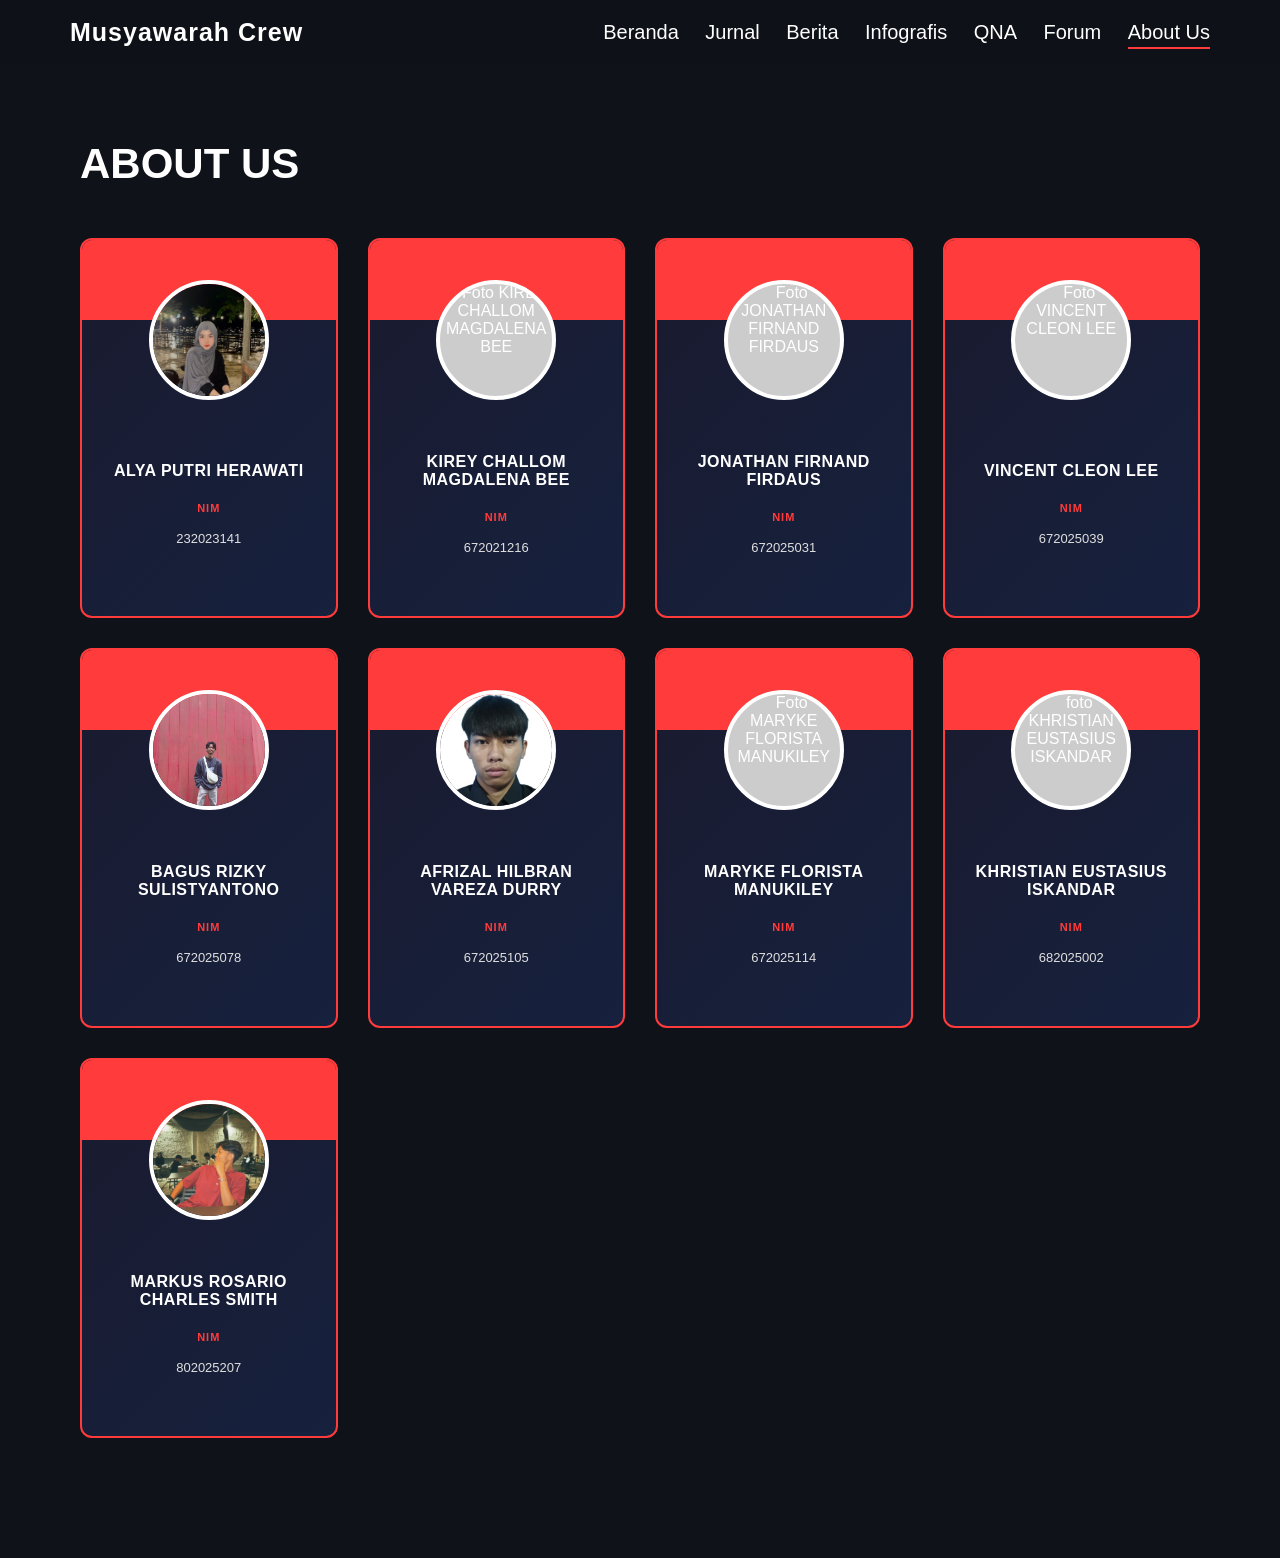
==== Anggota.html @ 6a0354df "(Update) Nambah foto anggota" ====
<!DOCTYPE html>
<html lang="id">
<head>
<meta charset="UTF-8">
<meta name="viewport" content="width=device-width, initial-scale=1.0">
<title>About Us</title>

<style>
*{
  margin:0;
  padding:0;
  box-sizing:border-box;
  font-family:"Segoe UI", Arial, sans-serif;
}

body{
  background:#0f1218;
  color:#fff;
  overflow-x:hidden;
}

header{
  position:fixed;
  width:100%;
  top:0;
  padding:18px 70px;
  display:flex;
  justify-content:space-between;
  align-items:center;
  background:rgba(15,18,24,0.85);
  transition:.4s;
  z-index:1000;
}

header.scrolled{
  background:#0f1218;
  box-shadow:0 4px 20px rgba(0,0,0,.4);
}

.logo{
  font-weight:700;
  font-size:25px;
  letter-spacing:1px;
}

nav a{
  margin-left:22px;
  color:#fff;
  text-decoration:none;
  font-size:20px;
  position:relative;
}

nav a::after{
  content:"";
  position:absolute;
  left:0;
  bottom:-6px;
  width:0;
  height:2px;
  background:#ff3b3b;
  transition:.3s;
}

nav a:hover::after,
nav a.active::after{
  width:100%;
}

section{
  padding:140px 80px 120px;
}

h1{
  font-size:42px;
  margin-bottom:50px;
  animation: slide 0.5s ease-out;
}

.grid{
  display:grid;
  grid-template-columns:repeat(auto-fit,minmax(220px,1fr));
  gap:30px;
}

.card{
  background: linear-gradient(135deg, #1a1a2e 0%, #16213e 100%);
  color:#fff;
  padding:25px;
  text-align:center;
  transition:.4s;
  border-radius:12px;
  border:2px solid #ff3b3b;
  overflow:hidden;
  position:relative;
  min-height:380px;
  display:flex;
  flex-direction:column;
  align-items:center;
  justify-content:space-between;
  animation: FadeinCard 1s ease-out 0.8s backwards;

}
.card:nth-child(1){ animation-delay: .2s; }
.card:nth-child(2){ animation-delay: .4s; }
.card:nth-child(3){ animation-delay: .6s; }
.card:nth-child(4){ animation-delay: .8s; }
.card:nth-child(5){ animation-delay:  1s; }
.card:nth-child(6){ animation-delay: 1.2s;}
.card:nth-child(7){ animation-delay: 1.4s;}
.card:nth-child(8){ animation-delay: 1.6s;}
.card:nth-child(9){ animation-delay: 1.8s;}


.card::before{
  content:"";
  position:absolute;
  top:0;
  left:0;
  right:0;
  height:80px;
  background:#ff3b3b;
  z-index:0;
}

.card:hover{
  transform:translateY(-8px);
  box-shadow:0 20px 40px rgba(255,59,59,.3);
}

.card-photo{
  width:120px;
  height:120px;
  border-radius:50%;
  background:#ccc;
  margin:15px auto 25px;
  border:4px solid #fff;
  overflow:hidden;
  z-index:1;
  flex-shrink:0;
}

.card-photo img{
  width:100%;
  height:100%;
  object-fit:cover;
}

.card-info{
  z-index:1;
  flex-grow:1;
  display:flex;
  flex-direction:column;
  justify-content:center;
}

.card h3{
  margin-bottom:12px;
  font-size:16px;
  font-weight:700;
  letter-spacing:0.5px;
}

.card p{
  font-size:13px;
  color:#e0e0e0;
  margin:8px 0;
}

.card .label{
  font-size:11px;
  color:#ff3b3b;
  text-transform:uppercase;
  letter-spacing:1px;
  font-weight:600;
}

.back{
  display:inline-block;
  margin-top:60px;
  border:2px solid #fff;
  padding:8px 26px;
  text-decoration:none;
  color:#fff;
  transition:.3s;
}

.back:hover{
  background:#fff;
  color:#111;
}

@media(max-width:768px){
  header{padding:18px 30px}
  section{padding:130px 30px}
  h1{font-size:32px}
}

@keyframes slide {
  from {
    opacity: 0;
    transform: translateX(-250px);
  }
  to {
    opacity: 1;
    transform: translateX(0);
  }
}

@keyframes FadeinCard {
  from {
    opacity: 0;
    transform: translateY(20px);
  }
  to {
    opacity: 1;
    transform: translateY(0);
  }
}

</style>
</head>

<body>

<header id="navbar">
  <div class="logo">Musyawarah Crew</div>
  <nav>
    <a href="index.html" >Beranda</a>
    <a href="Artikel.html" >Jurnal</a>
    <a href="Berita.html">Berita</a>
    <a href="Maknakepbanteng.html">Infografis</a>
    <a href="https://ngl.link/kelompok424572" target="_blank" rel="noopener noreferrer">QNA</a>
    <a href="https://discord.com/invite/ChqRe6mbc" target="_blank" rel="noopener noreferrer">Forum</a>
    <a href="Anggota.html" class="active">About Us</a>
  </nav>
</header>

<section>
  <h1>ABOUT US</h1>

  <div class="grid">
     <div class="card">
      <div class="card-photo">
        <img src="img\WhatsApp Image 2026-03-03 at 07.54.27.jpeg" alt="Foto ALYA PUTRI HERAWATI">
      </div>
      <div class="card-info">
        <h3>ALYA PUTRI HERAWATI</h3>
        <p><span class="label">NIM</span></p>
        <p>232023141</p>
      </div>
    </div>
    <div class="card">
      <div class="card-photo">
        <img src="https://via.placeholder.com/120?text=KIREY" alt="Foto KIREY CHALLOM MAGDALENA BEE">
      </div>
      <div class="card-info">
        <h3>KIREY CHALLOM MAGDALENA BEE</h3>
        <p><span class="label">NIM</span></p>
        <p>672021216</p>
      </div>
    </div>
    <div class="card">
      <div class="card-photo">
        <img src="https://via.placeholder.com/120?text=JONATHAN" alt="Foto JONATHAN FIRNAND FIRDAUS">
      </div>
      <div class="card-info">
        <h3>JONATHAN FIRNAND FIRDAUS</h3>
        <p><span class="label">NIM</span></p>
        <p>672025031</p>
      </div>
    </div>
    <div class="card">
      <div class="card-photo">
        <img src="https://via.placeholder.com/120?text=VINCENT" alt="Foto VINCENT CLEON LEE">
      </div>
      <div class="card-info">
        <h3>VINCENT CLEON LEE</h3>
        <p><span class="label">NIM</span></p>
        <p>672025039</p>
      </div>
    </div>
    <div class="card">
      <div class="card-photo">
        <img src="img\WhatsApp Image 2026-03-03 at 08.04.26.jpeg" alt="Foto BAGUS RIZKY SULISTYANTONO">
      </div>
      <div class="card-info">
        <h3>BAGUS RIZKY SULISTYANTONO</h3>
        <p><span class="label">NIM</span></p>
        <p>672025078</p>
      </div>
    </div>
    <div class="card">
      <div class="card-photo">
        <img src="img\WhatsApp Image 2026-03-03 at 08.20.42.jpeg" alt="Foto AFRIZAL HILBRAN VAREZA DURRY">
      </div>
      <div class="card-info">
        <h3>AFRIZAL HILBRAN VAREZA DURRY</h3>
        <p><span class="label">NIM</span></p>
        <p>672025105</p>
      </div>
    </div>
    <div class="card">
      <div class="card-photo">
        <img src="https://via.placeholder.com/120?text=MARYKE" alt="Foto MARYKE FLORISTA MANUKILEY">
      </div>
      <div class="card-info">
        <h3>MARYKE FLORISTA MANUKILEY</h3>
        <p><span class="label">NIM</span></p>
        <p>672025114</p>
      </div>
    </div>
     <div class="card">
      <div class="card-photo">
        <img src="https://via.placeholder.com/120?text=MARKUS" alt="foto KHRISTIAN EUSTASIUS ISKANDAR">
      </div>
      <div class="card-info">
        <h3>KHRISTIAN EUSTASIUS ISKANDAR</h3>
        <p><span class="label">NIM</span></p>
        <p>682025002</p>
      </div>
     </div> 
    <div class="card">
      <div class="card-photo">
        <img src="img\WhatsApp Image 2026-03-03 at 07.38.34.jpeg" alt="Foto MARKUS ROSARIO CHARLES SMITH">
      </div>
      <div class="card-info">
        <h3>MARKUS ROSARIO CHARLES SMITH</h3>
        <p><span class="label">NIM</span></p>
        <p>802025207</p>
      </div>
    </div>


 
</section>


<script>
const navbar = document.getElementById("navbar");
window.addEventListener("scroll", () => {
  navbar.classList.toggle("scrolled", window.scrollY > 60);
});
</script>

</body>
</html>
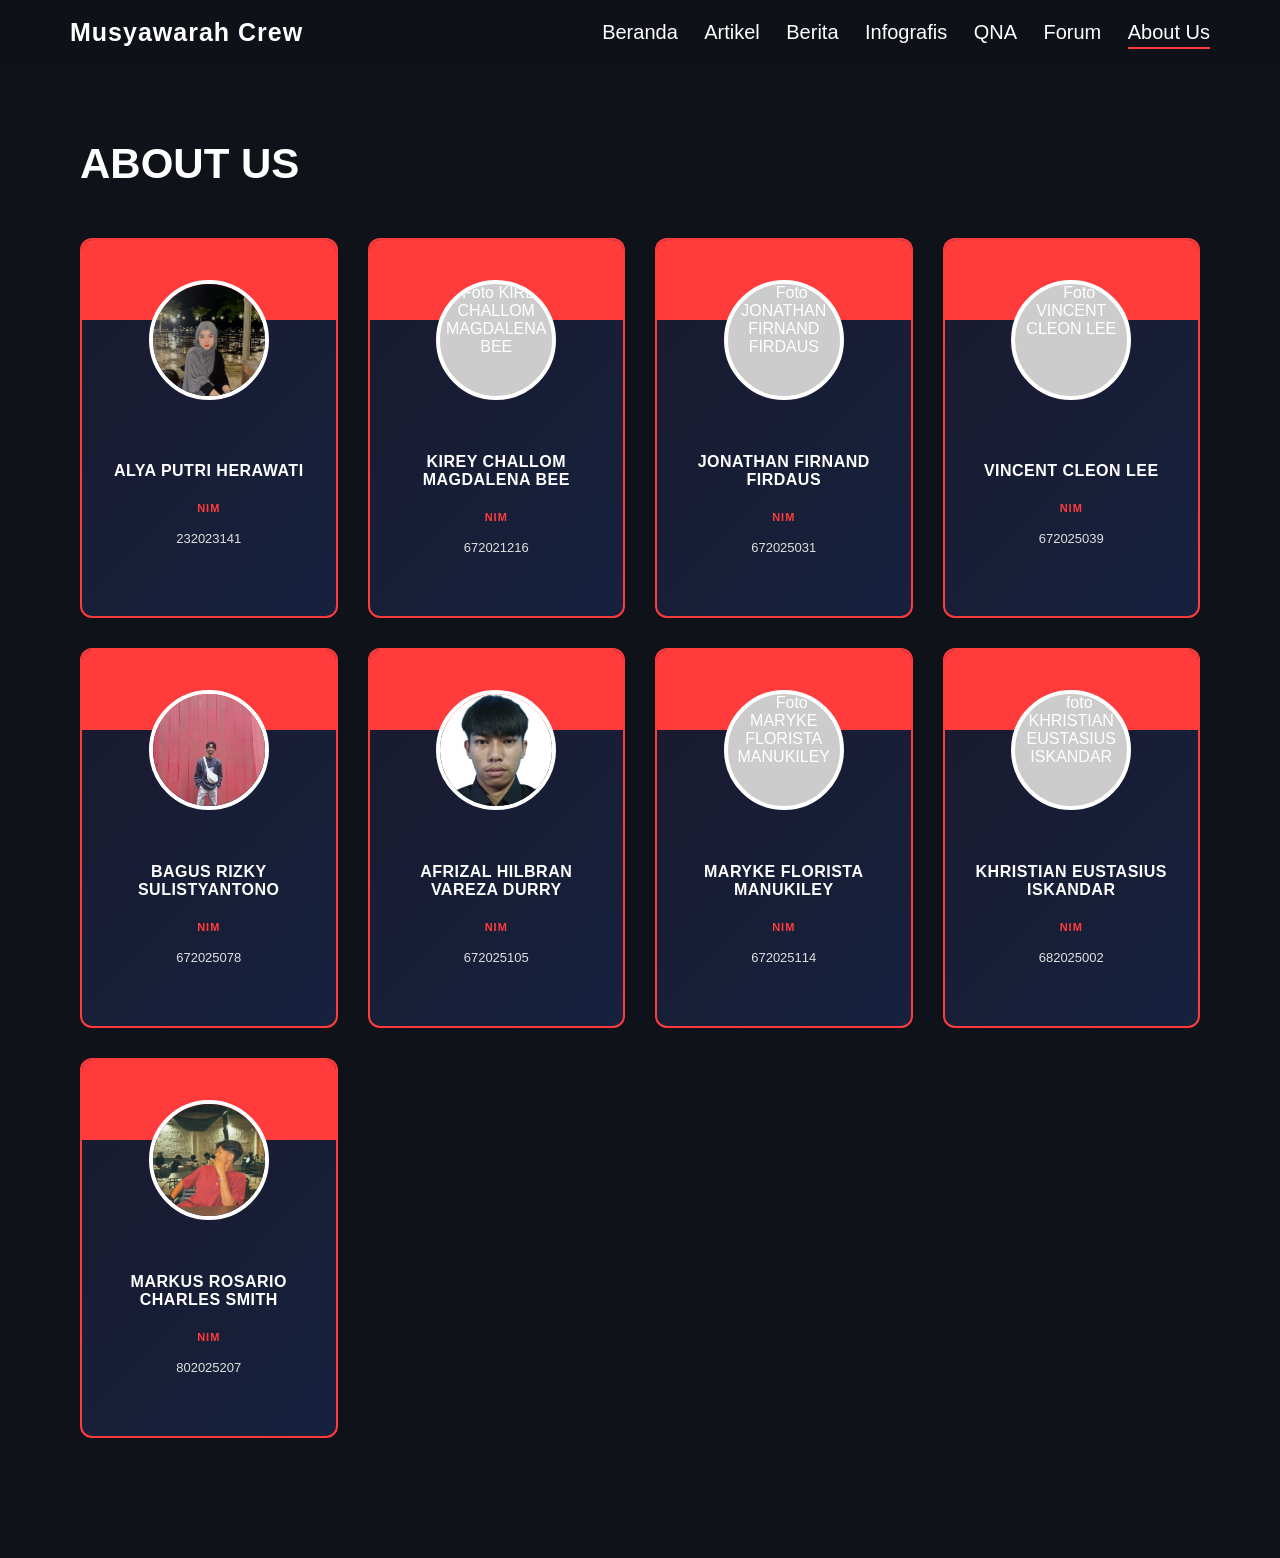
==== commit 6677c89e: "(Update)Minor Changes" ====
--- a/Anggota.html
+++ b/Anggota.html
@@ -227,7 +227,7 @@
   <div class="logo">Musyawarah Crew</div>
   <nav>
     <a href="index.html" >Beranda</a>
-    <a href="Artikel.html" >Jurnal</a>
+    <a href="Artikel.html" >Artikel</a>
     <a href="Berita.html">Berita</a>
     <a href="Maknakepbanteng.html">Infografis</a>
     <a href="https://ngl.link/kelompok424572" target="_blank" rel="noopener noreferrer">QNA</a>
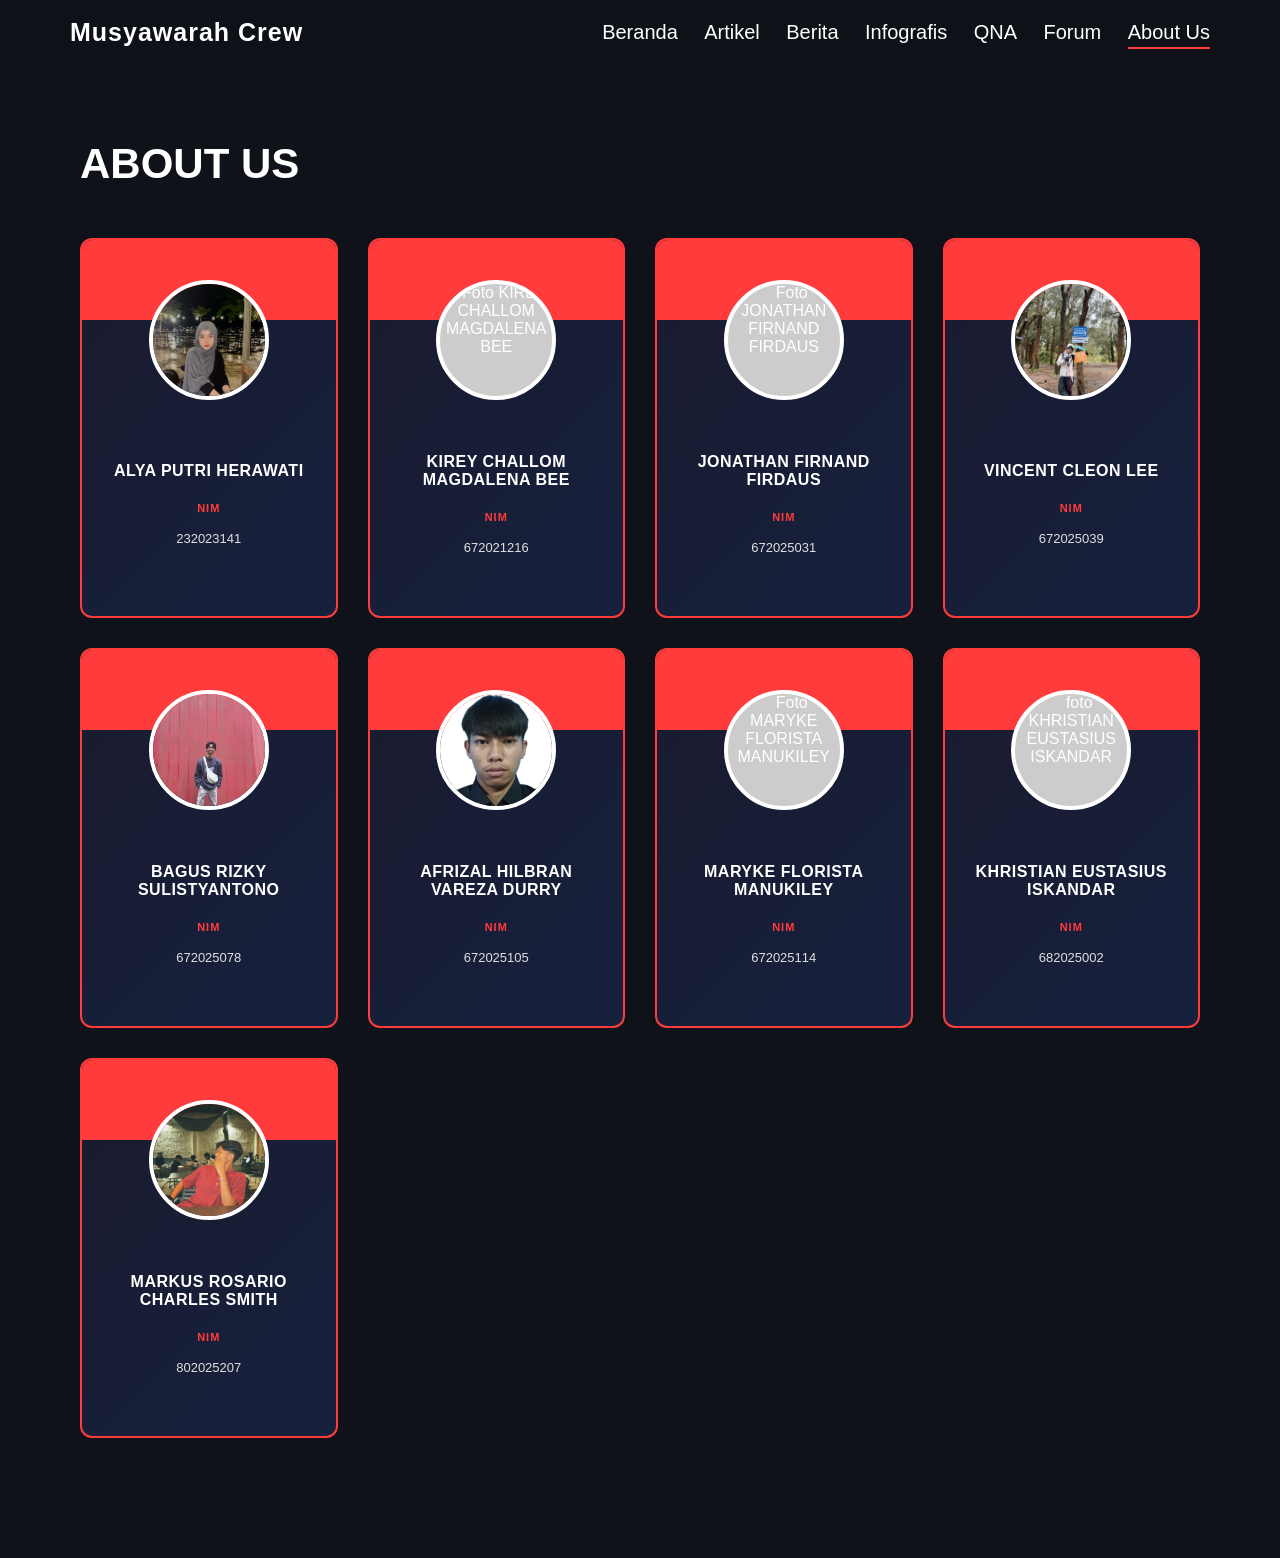
==== commit 85dbcc89: "(Update)Nambah foto anggota" ====
--- a/Anggota.html
+++ b/Anggota.html
@@ -272,7 +272,7 @@
     </div>
     <div class="card">
       <div class="card-photo">
-        <img src="https://via.placeholder.com/120?text=VINCENT" alt="Foto VINCENT CLEON LEE">
+        <img src="img\WhatsApp Image 2026-03-03 at 12.08.21.jpeg" alt="Foto VINCENT CLEON LEE">
       </div>
       <div class="card-info">
         <h3>VINCENT CLEON LEE</h3>
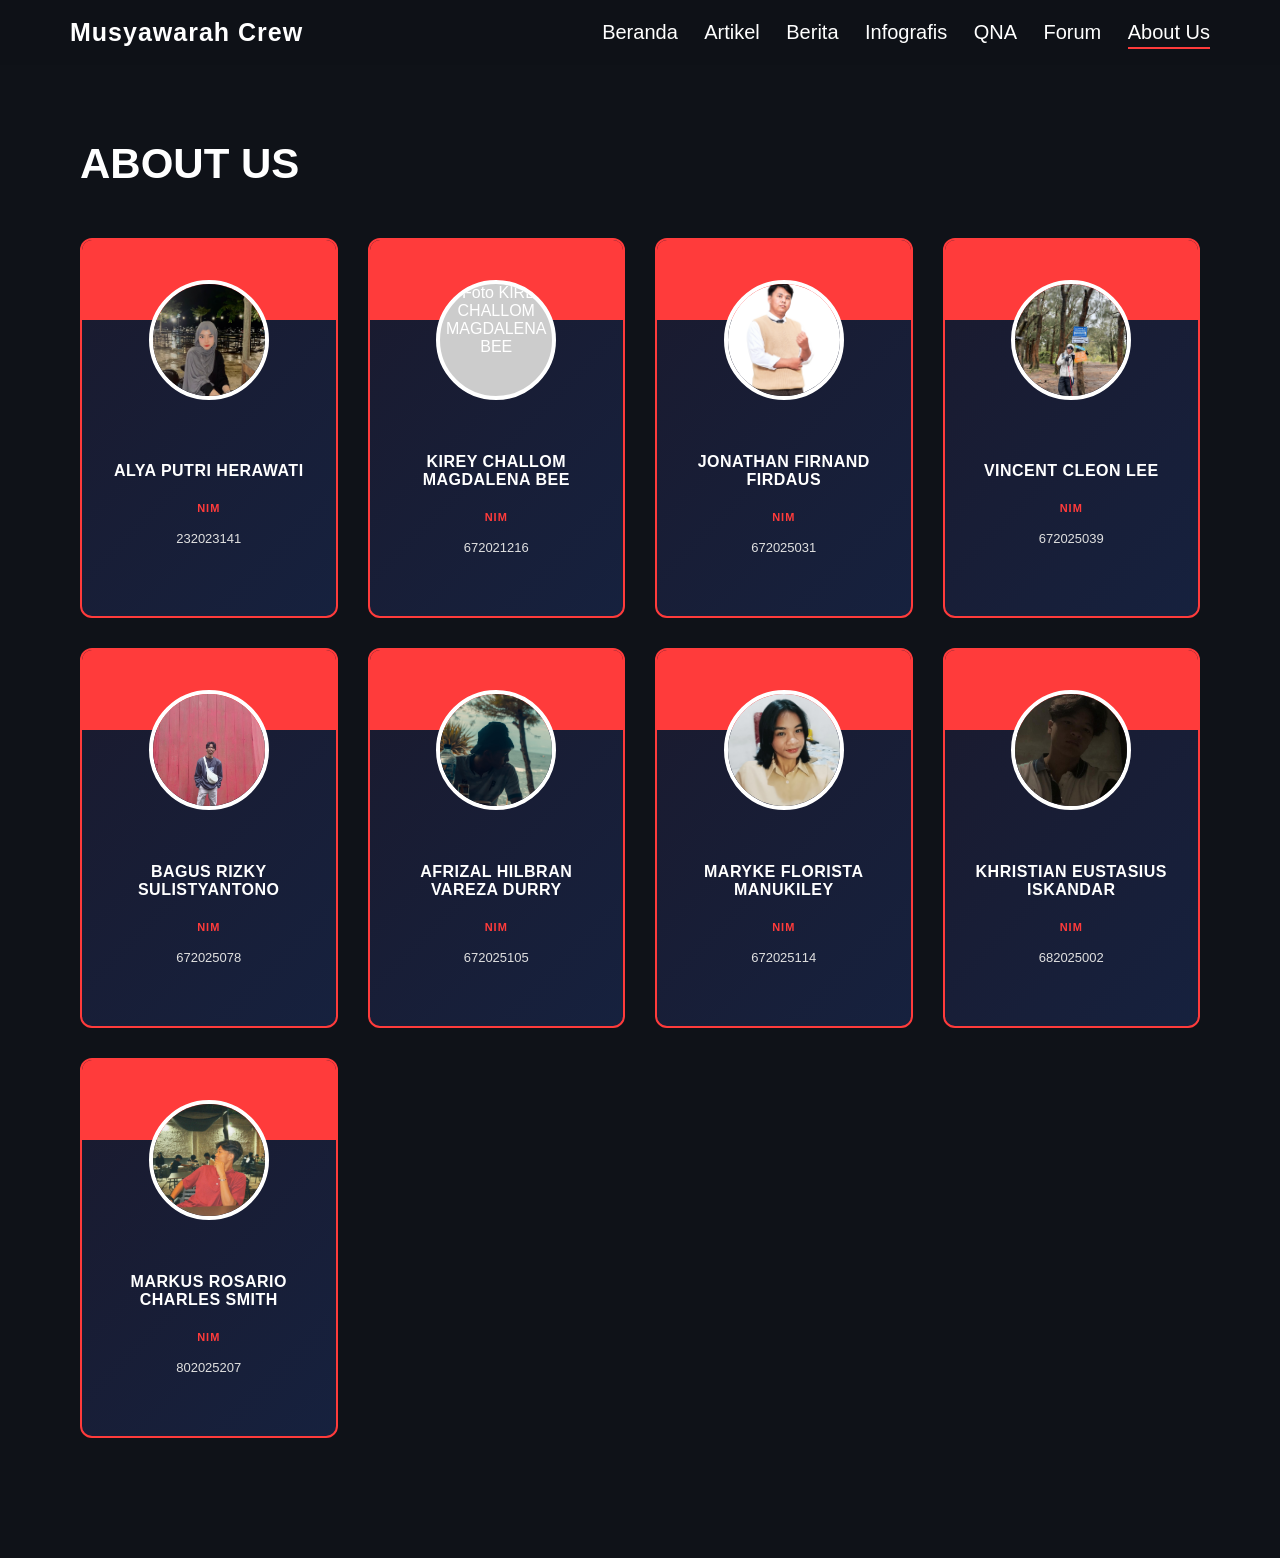
==== commit 5fe6d70b: "(update)Ganti background sama nambah foto anggota" ====
--- a/Anggota.html
+++ b/Anggota.html
@@ -262,7 +262,7 @@
     </div>
     <div class="card">
       <div class="card-photo">
-        <img src="https://via.placeholder.com/120?text=JONATHAN" alt="Foto JONATHAN FIRNAND FIRDAUS">
+        <img src="img\DSC_4190.jpg.jpeg" alt="Foto JONATHAN FIRNAND FIRDAUS">
       </div>
       <div class="card-info">
         <h3>JONATHAN FIRNAND FIRDAUS</h3>
@@ -292,7 +292,7 @@
     </div>
     <div class="card">
       <div class="card-photo">
-        <img src="img\WhatsApp Image 2026-03-03 at 08.20.42.jpeg" alt="Foto AFRIZAL HILBRAN VAREZA DURRY">
+        <img src="img\WhatsApp Image 2026-03-03 at 09.41.12.jpeg" alt="Foto AFRIZAL HILBRAN VAREZA DURRY">
       </div>
       <div class="card-info">
         <h3>AFRIZAL HILBRAN VAREZA DURRY</h3>
@@ -302,7 +302,7 @@
     </div>
     <div class="card">
       <div class="card-photo">
-        <img src="https://via.placeholder.com/120?text=MARYKE" alt="Foto MARYKE FLORISTA MANUKILEY">
+        <img src="img\WhatsApp Image 2026-03-04 at 10.03.46.jpeg" alt="Foto MARYKE FLORISTA MANUKILEY">
       </div>
       <div class="card-info">
         <h3>MARYKE FLORISTA MANUKILEY</h3>
@@ -312,7 +312,7 @@
     </div>
      <div class="card">
       <div class="card-photo">
-        <img src="https://via.placeholder.com/120?text=MARKUS" alt="foto KHRISTIAN EUSTASIUS ISKANDAR">
+        <img src="img\WhatsApp Image 2026-02-05 at 11.33.35.jpeg" alt="foto KHRISTIAN EUSTASIUS ISKANDAR">
       </div>
       <div class="card-info">
         <h3>KHRISTIAN EUSTASIUS ISKANDAR</h3>
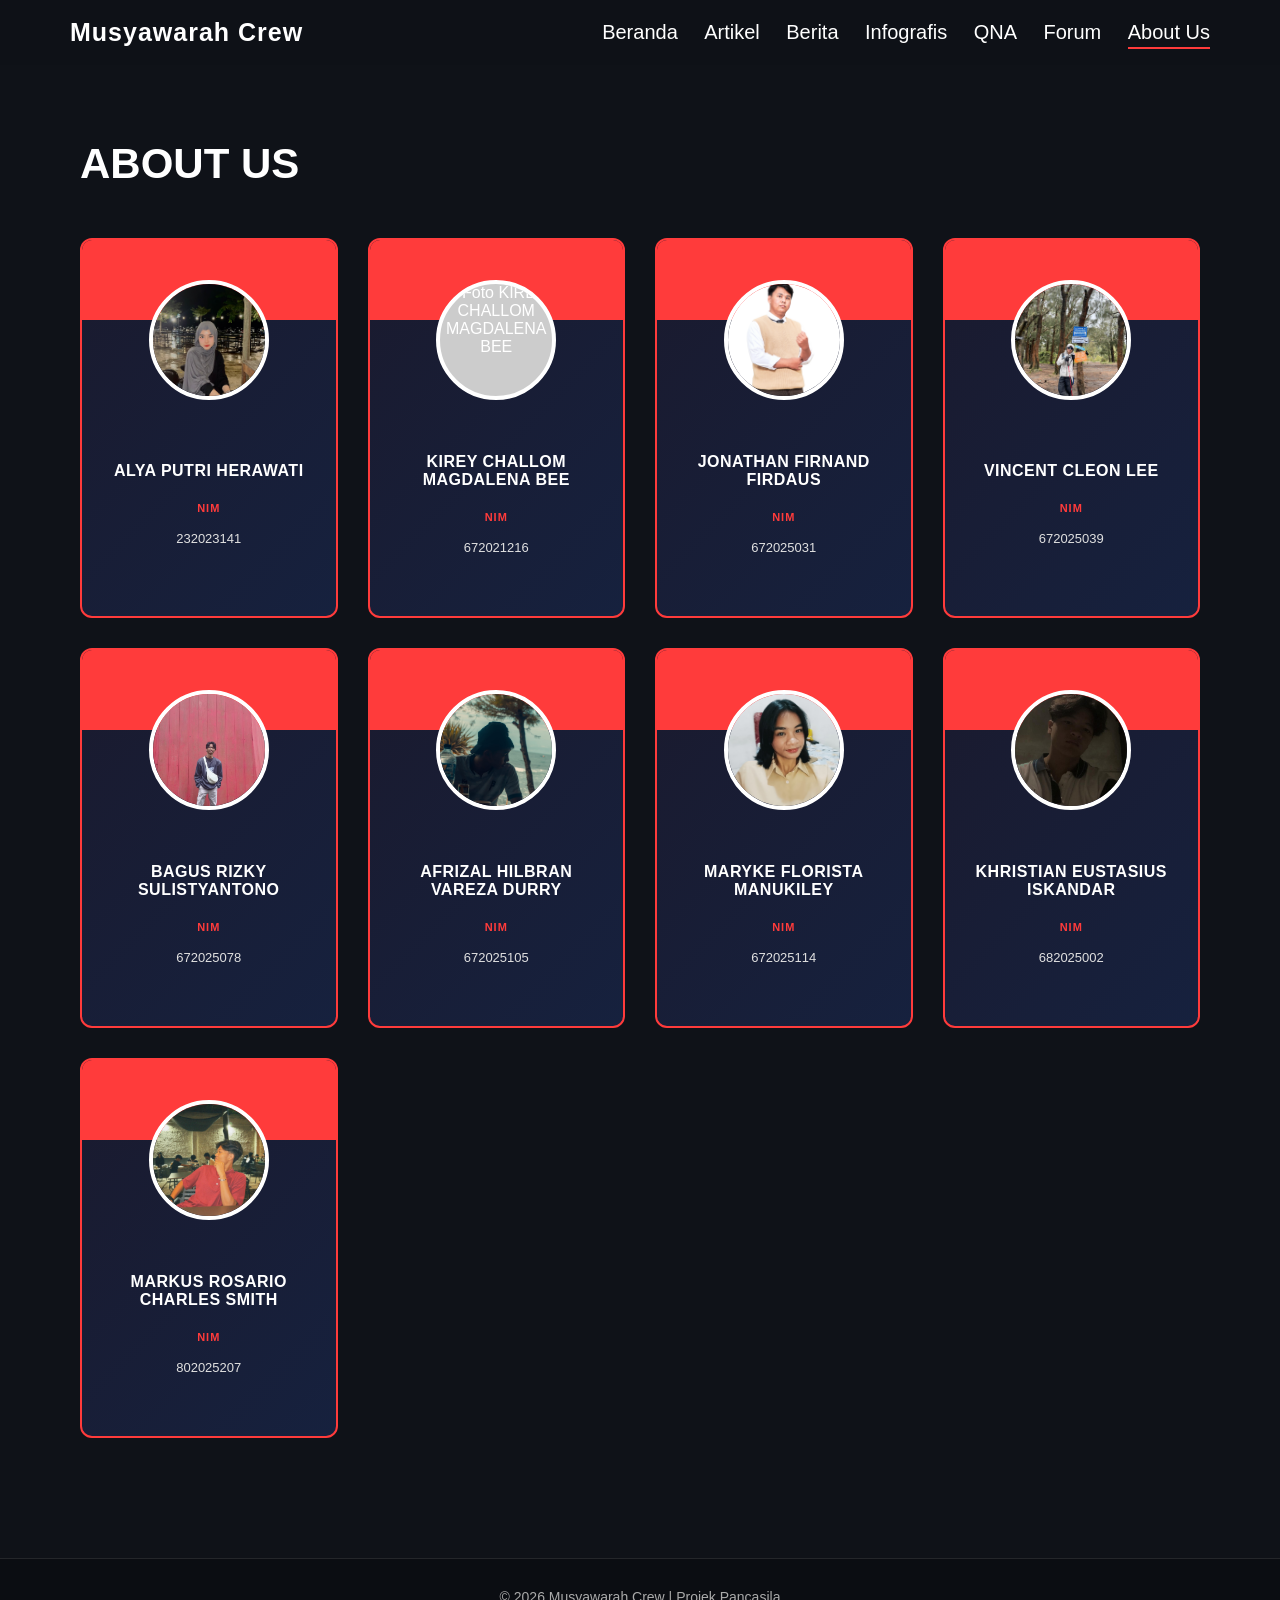
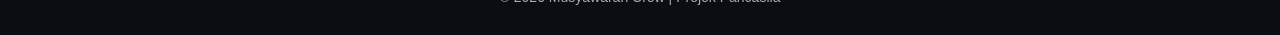
==== commit 0d2e0c38: "(Update) Nambah footer" ====
--- a/Anggota.html
+++ b/Anggota.html
@@ -190,6 +190,16 @@
   color:#111;
 }
 
+footer{
+  text-align:center;
+  padding:30px;
+  background:#0b0d12;
+  border-top:1px solid rgba(255,255,255,0.1);
+  font-size:14px;
+  color:#aaa;
+}
+
+
 @media(max-width:768px){
   header{padding:18px 30px}
   section{padding:130px 30px}
@@ -331,9 +341,11 @@
       </div>
     </div>
 
-
- 
 </section>
+
+<footer>
+  © 2026 Musyawarah Crew | Projek Pancasila
+</footer>
 
 
 <script>
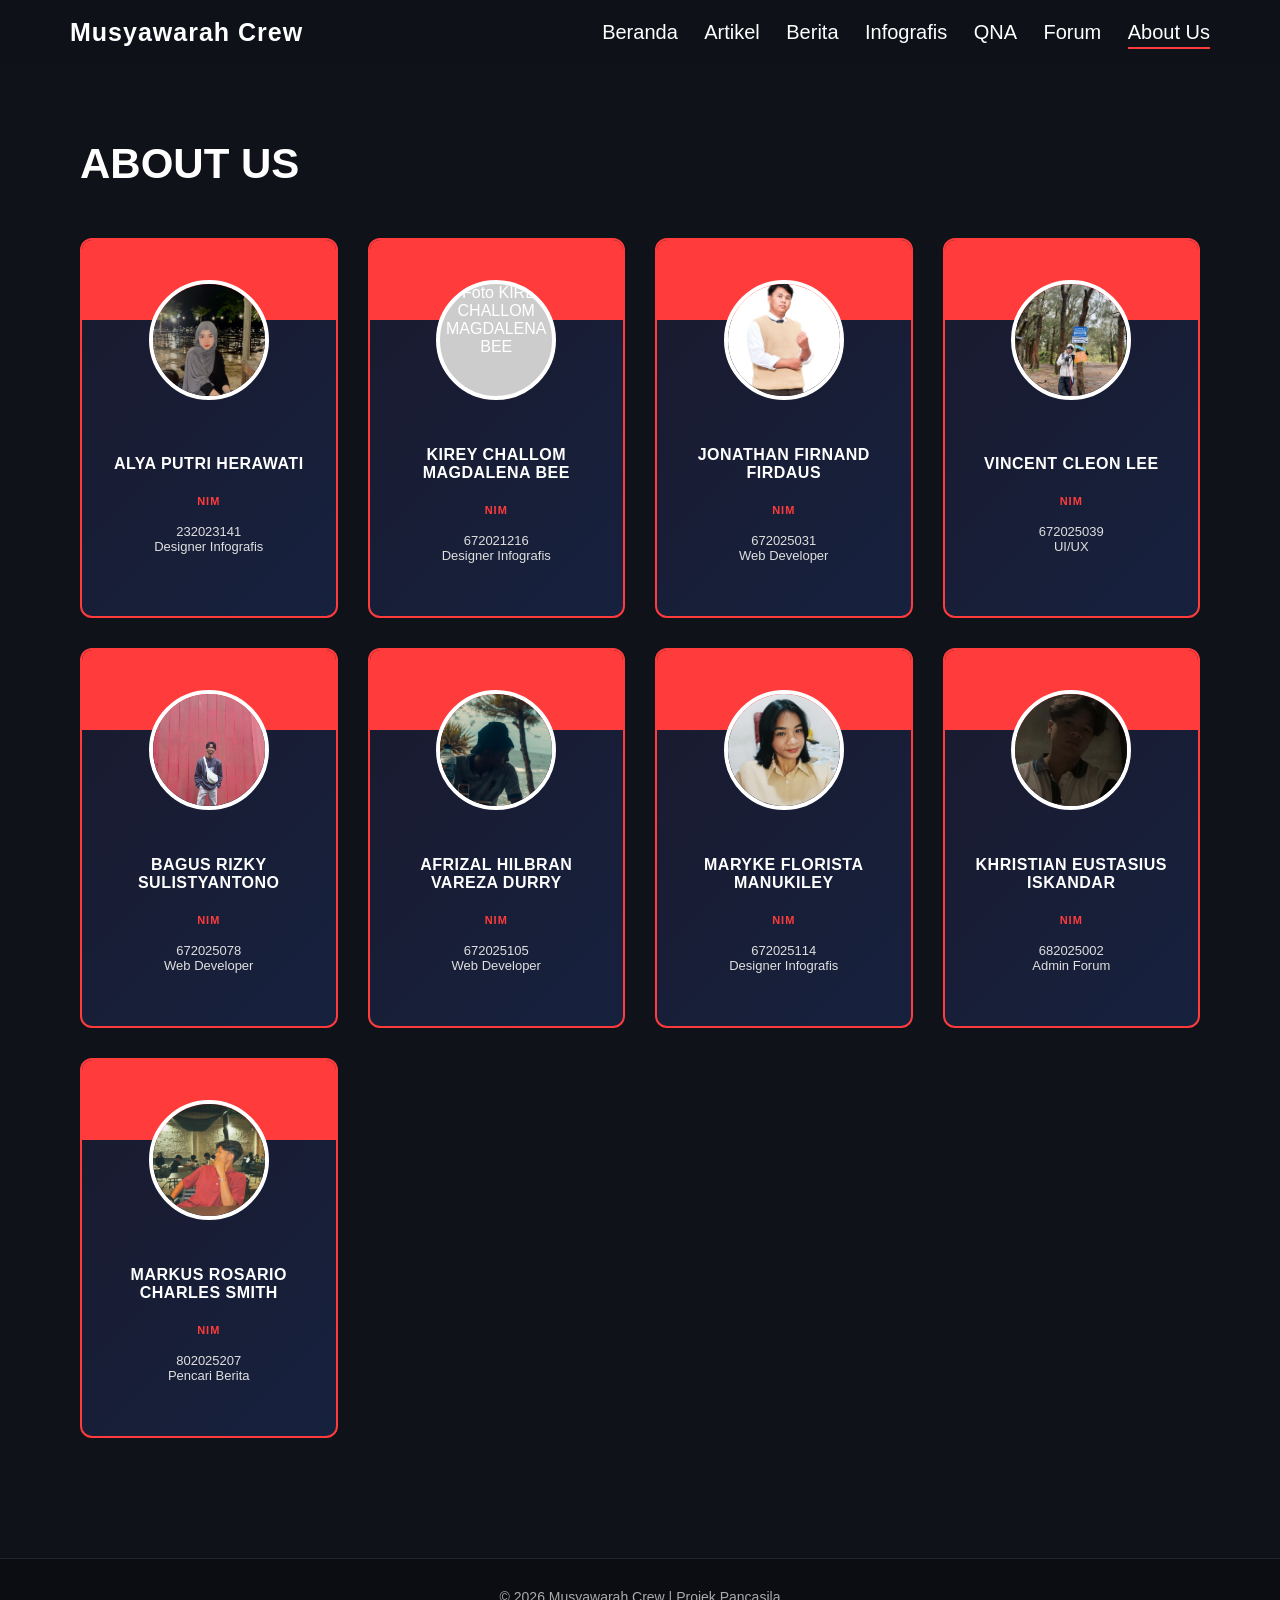
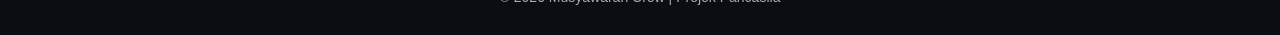
==== commit 559ebebe: "(update) jobdesk anggota" ====
--- a/Anggota.html
+++ b/Anggota.html
@@ -257,7 +257,8 @@
       <div class="card-info">
         <h3>ALYA PUTRI HERAWATI</h3>
         <p><span class="label">NIM</span></p>
-        <p>232023141</p>
+        <p>232023141<br>
+           Designer Infografis</p>
       </div>
     </div>
     <div class="card">
@@ -267,7 +268,8 @@
       <div class="card-info">
         <h3>KIREY CHALLOM MAGDALENA BEE</h3>
         <p><span class="label">NIM</span></p>
-        <p>672021216</p>
+        <p>672021216<br>
+           Designer Infografis</p>
       </div>
     </div>
     <div class="card">
@@ -277,7 +279,8 @@
       <div class="card-info">
         <h3>JONATHAN FIRNAND FIRDAUS</h3>
         <p><span class="label">NIM</span></p>
-        <p>672025031</p>
+        <p>672025031<br>
+           Web Developer</p>
       </div>
     </div>
     <div class="card">
@@ -287,7 +290,8 @@
       <div class="card-info">
         <h3>VINCENT CLEON LEE</h3>
         <p><span class="label">NIM</span></p>
-        <p>672025039</p>
+        <p>672025039<br>
+           UI/UX</p>
       </div>
     </div>
     <div class="card">
@@ -297,7 +301,8 @@
       <div class="card-info">
         <h3>BAGUS RIZKY SULISTYANTONO</h3>
         <p><span class="label">NIM</span></p>
-        <p>672025078</p>
+        <p>672025078<br>
+           Web Developer</p>
       </div>
     </div>
     <div class="card">
@@ -307,7 +312,8 @@
       <div class="card-info">
         <h3>AFRIZAL HILBRAN VAREZA DURRY</h3>
         <p><span class="label">NIM</span></p>
-        <p>672025105</p>
+        <p>672025105<br>
+           Web Developer</p>
       </div>
     </div>
     <div class="card">
@@ -317,7 +323,8 @@
       <div class="card-info">
         <h3>MARYKE FLORISTA MANUKILEY</h3>
         <p><span class="label">NIM</span></p>
-        <p>672025114</p>
+        <p>672025114<br>
+           Designer Infografis</p>
       </div>
     </div>
      <div class="card">
@@ -327,7 +334,8 @@
       <div class="card-info">
         <h3>KHRISTIAN EUSTASIUS ISKANDAR</h3>
         <p><span class="label">NIM</span></p>
-        <p>682025002</p>
+        <p>682025002<br>
+           Admin Forum</p>
       </div>
      </div> 
     <div class="card">
@@ -337,7 +345,8 @@
       <div class="card-info">
         <h3>MARKUS ROSARIO CHARLES SMITH</h3>
         <p><span class="label">NIM</span></p>
-        <p>802025207</p>
+        <p>802025207<br>
+           Pencari Berita</p>
       </div>
     </div>
 
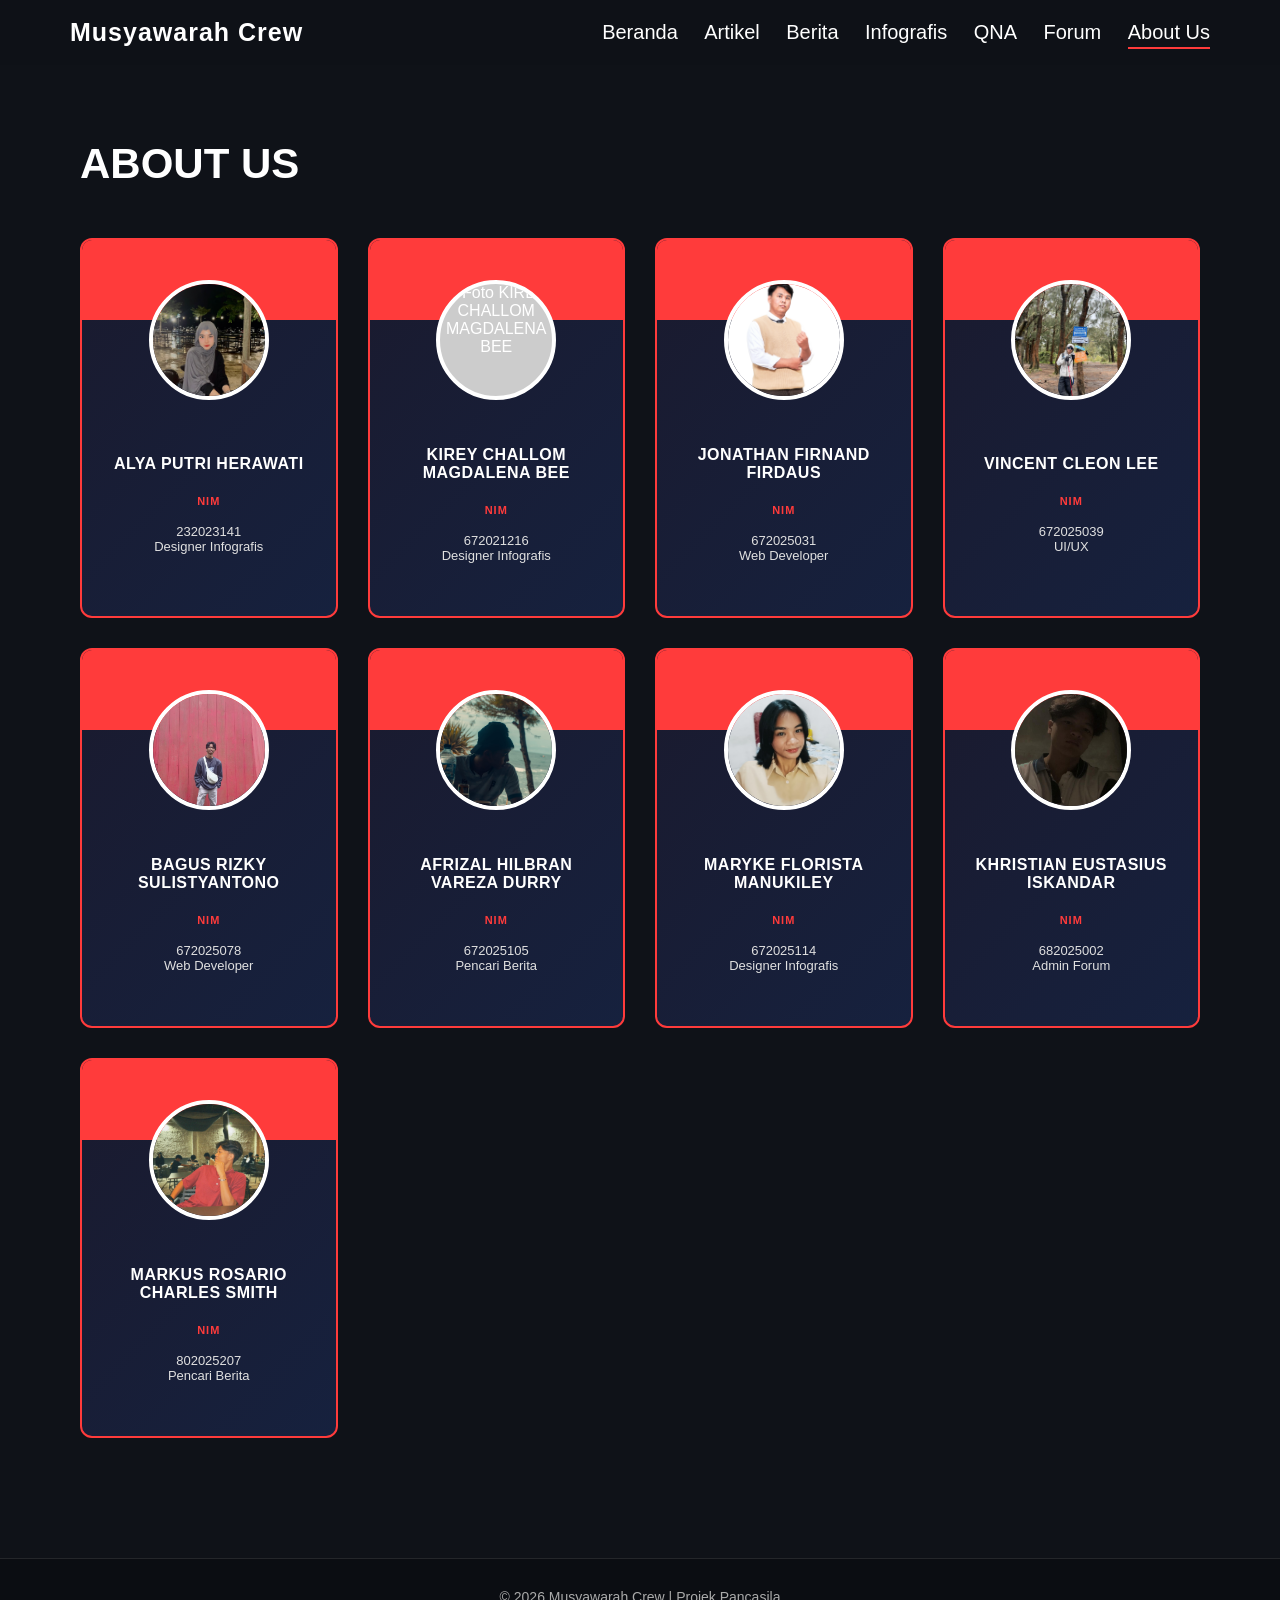
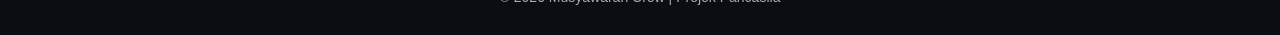
==== commit d6f99971: "(update)" ====
--- a/Anggota.html
+++ b/Anggota.html
@@ -313,7 +313,7 @@
         <h3>AFRIZAL HILBRAN VAREZA DURRY</h3>
         <p><span class="label">NIM</span></p>
         <p>672025105<br>
-           Web Developer</p>
+           Pencari Berita</p>
       </div>
     </div>
     <div class="card">
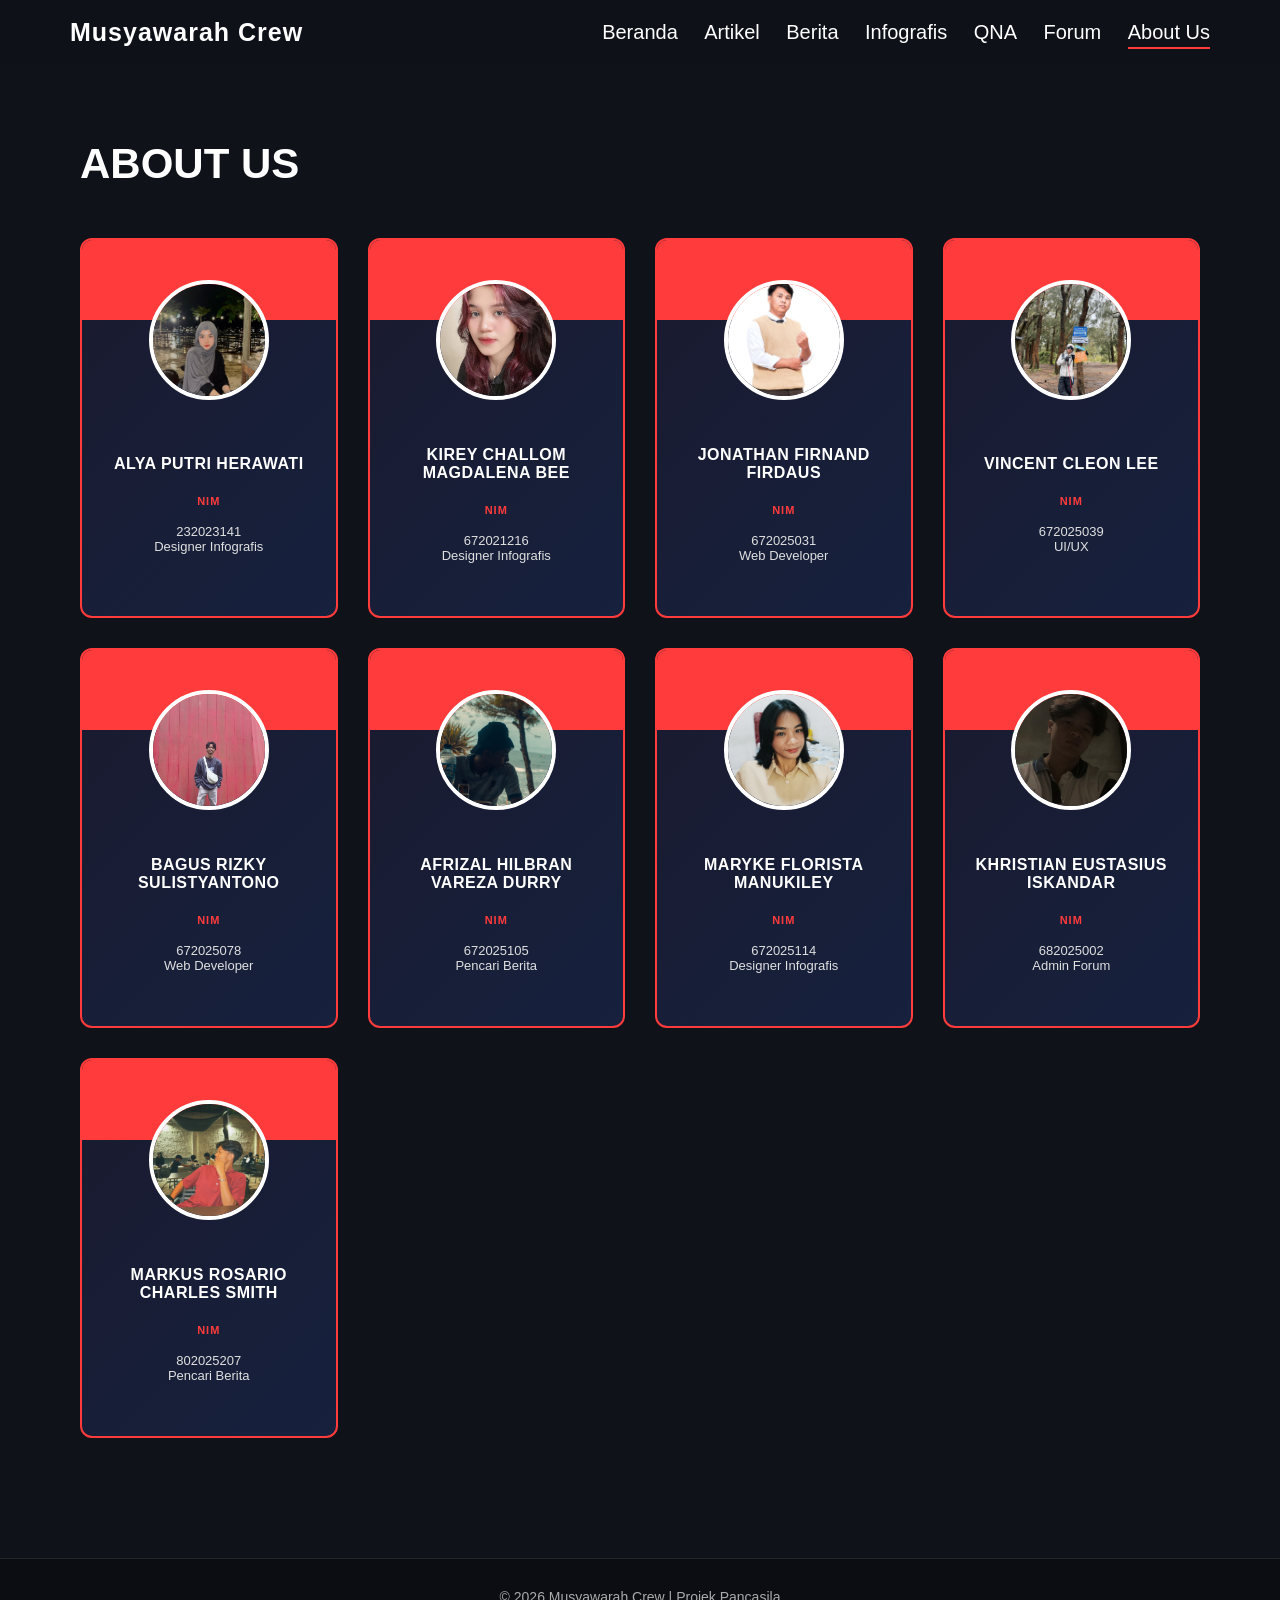
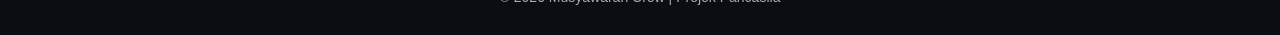
==== commit a42e70d8: "(update) Tambah fot anggota kelompok" ====
--- a/Anggota.html
+++ b/Anggota.html
@@ -263,7 +263,7 @@
     </div>
     <div class="card">
       <div class="card-photo">
-        <img src="https://via.placeholder.com/120?text=KIREY" alt="Foto KIREY CHALLOM MAGDALENA BEE">
+        <img src="img\IMG_0456.JPG.jpeg" alt="Foto KIREY CHALLOM MAGDALENA BEE">
       </div>
       <div class="card-info">
         <h3>KIREY CHALLOM MAGDALENA BEE</h3>
